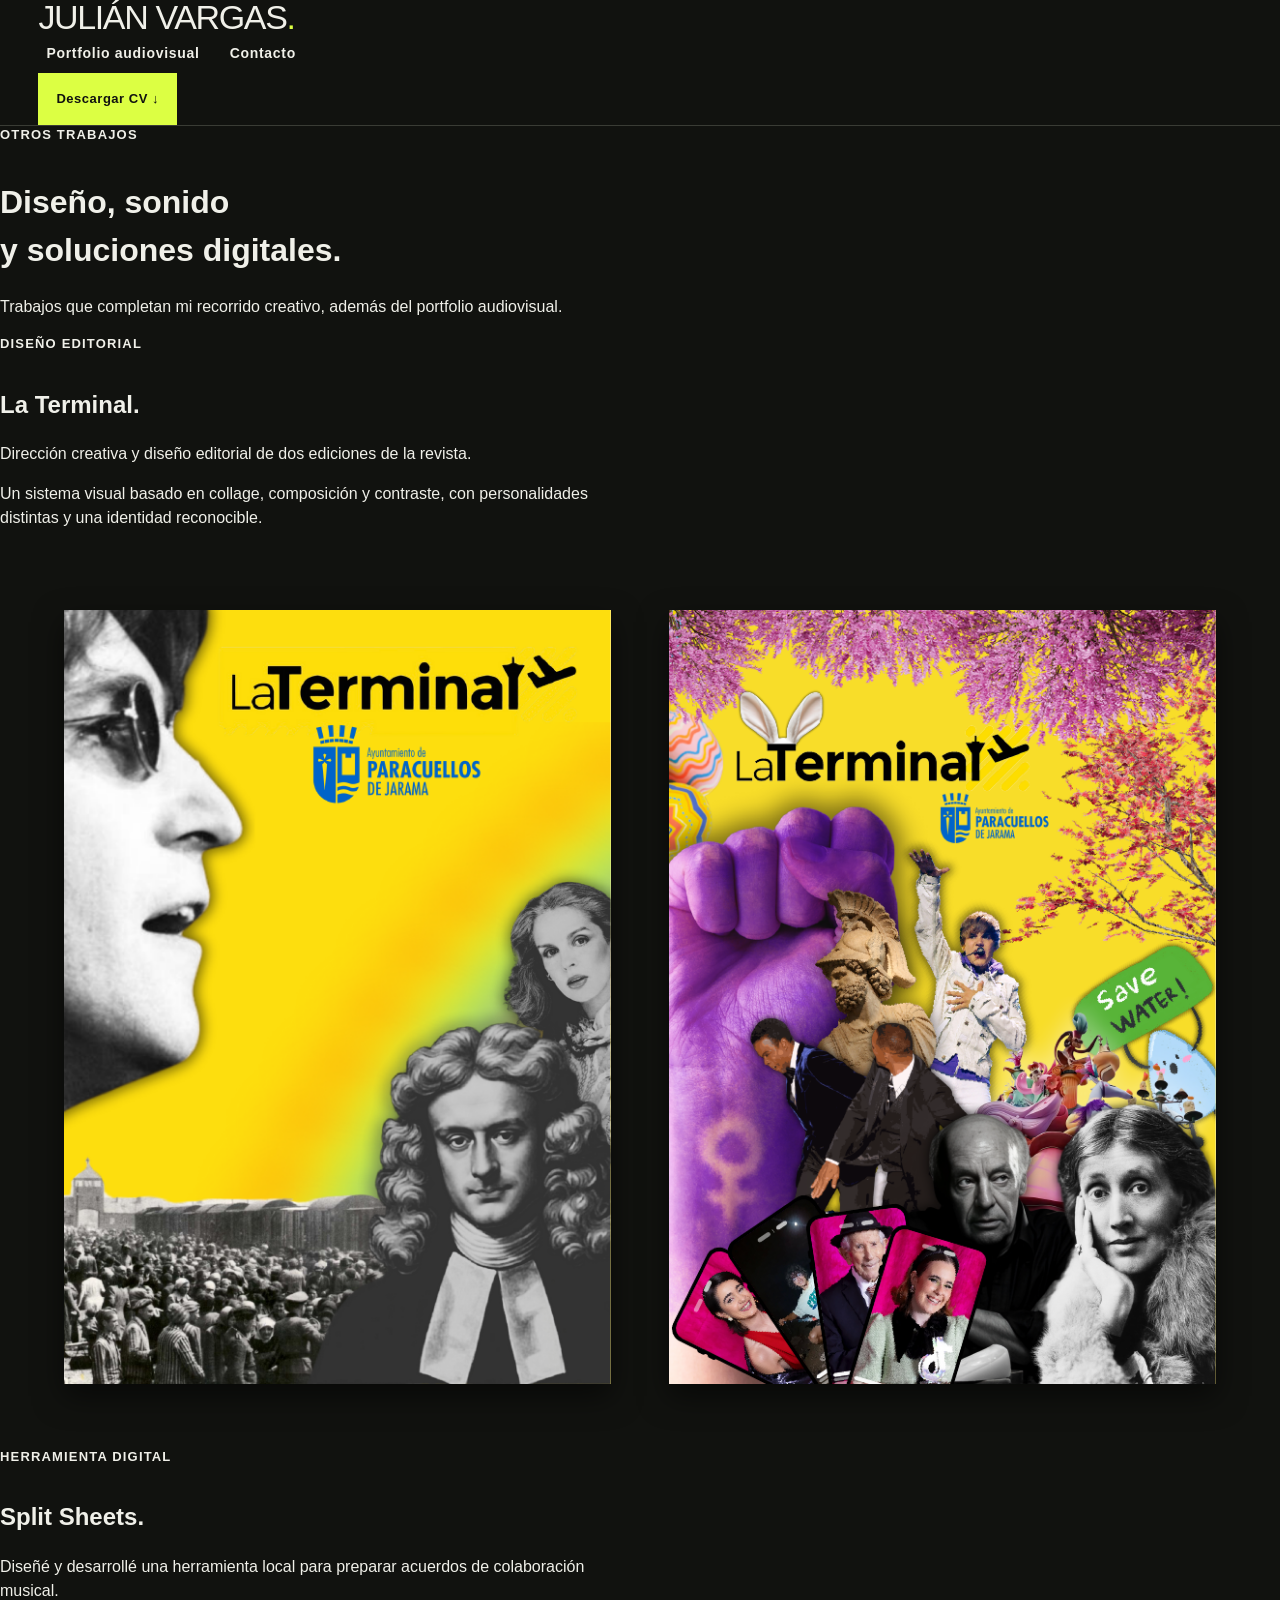
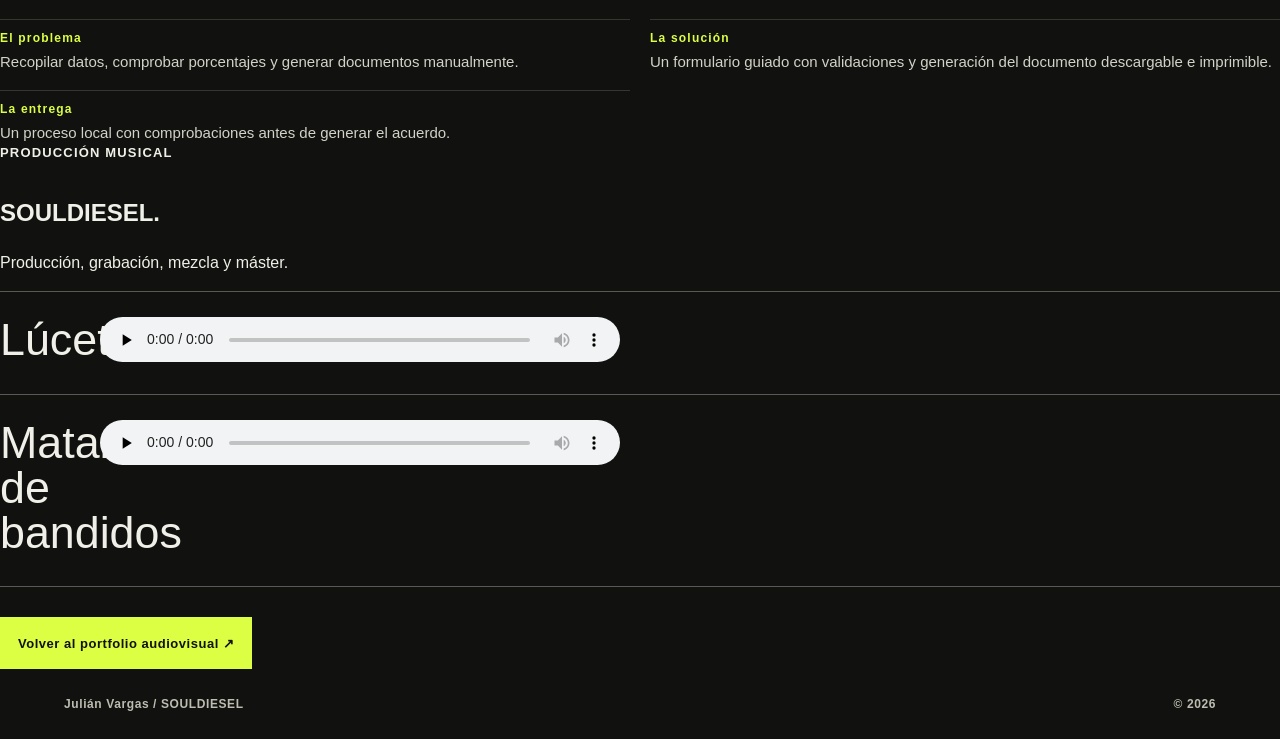
==== otros-trabajos.html @ 0e66fc3b "Add files via upload" ====
<!doctype html>
<html lang="es"><head><meta charset="utf-8"><meta name="viewport" content="width=device-width, initial-scale=1"><meta name="theme-color" content="#11120f">
<title>Otros trabajos | Julián Vargas</title>
<meta name="description" content="Portfolio de Julián Vargas: edición de vídeo, contenido para redes, motion y VFX con IA. Proyectos audiovisuales y contacto profesional.">
<link rel="canonical" href="https://emprendeska-tech.github.io/-Que-carajos-hace-Juli-n-/otros-trabajos.html"><meta property="og:type" content="website"><meta property="og:locale" content="es_ES"><meta property="og:title" content="Julián Vargas | Video Editor & Social Media Content Creator"><meta property="og:description" content="Vídeo, contenido para redes, sonido y motion. Proyectos reales y mi papel en cada pieza."><meta property="og:url" content="https://emprendeska-tech.github.io/-Que-carajos-hace-Juli-n-/otros-trabajos.html"><meta property="og:image" content="https://emprendeska-tech.github.io/-Que-carajos-hace-Juli-n-/assets/social-preview.png"><meta property="og:image:width" content="1200"><meta property="og:image:height" content="630"><meta property="og:image:alt" content="Julián Vargas, Video Editor y Social Media Content Creator. Fotograma de Alaró Balonmano."><meta name="twitter:card" content="summary_large_image">
<link rel="icon" href="favicon.svg" type="image/svg+xml"><link rel="stylesheet" href="styles.css?v=av20261011">
<script type="application/ld+json">{"@context":"https://schema.org","@type":"Person","name":"Julián Vargas","alternateName":"SOULDIESEL","jobTitle":"Video Editor & Social Media Content Creator","url":"https://emprendeska-tech.github.io/-Que-carajos-hace-Juli-n-/","sameAs":["https://www.linkedin.com/in/souldiesellab"],"email":"mailto:emprendeska@gmail.com"}</script></head><body><a class="skip-link" href="#otros">Ir a los trabajos</a><header class="site-header"><div class="header-inner"><a class="brand" href="index.html">JULIÁN VARGAS<span>.</span></a><nav aria-label="Navegación"><a href="index.html#proyectos">Portfolio audiovisual</a><a href="index.html#contacto">Contacto</a></nav><a class="button button-small button-acid" href="assets/Julian-Vargas-CV.pdf" download>Descargar CV ↓</a></div></header><main class="wrap secondary" id="otros"><p class="eyebrow">OTROS TRABAJOS</p><h1>Diseño, sonido<br>y soluciones digitales<span>.</span></h1><p class="large-text">Trabajos que completan mi recorrido creativo, además del portfolio audiovisual.</p><section class="secondary-project" id="terminal"><div><p class="eyebrow">DISEÑO EDITORIAL</p><h2>La Terminal<span>.</span></h2><p>Dirección creativa y diseño editorial de dos ediciones de la revista.</p><p>Un sistema visual basado en collage, composición y contraste, con personalidades distintas y una identidad reconocible.</p></div><div class="magazine-pair"><img src="assets/revista-demo.png" width="566" height="800" loading="lazy" alt="Portada de la edición demo de La Terminal"><img src="assets/revista-marzo.png" width="566" height="800" loading="lazy" alt="Portada de marzo de La Terminal"></div></section><section class="secondary-project" id="split-sheets"><div><p class="eyebrow">HERRAMIENTA DIGITAL</p><h2>Split Sheets<span>.</span></h2><p>Diseñé y desarrollé una herramienta local para preparar acuerdos de colaboración musical.</p></div><dl class="case-facts"><div><dt>El problema</dt><dd>Recopilar datos, comprobar porcentajes y generar documentos manualmente.</dd></div><div><dt>La solución</dt><dd>Un formulario guiado con validaciones y generación del documento descargable e imprimible.</dd></div><div><dt>La entrega</dt><dd>Un proceso local con comprobaciones antes de generar el acuerdo.</dd></div></dl></section><section class="secondary-project" id="souldiesel"><div><p class="eyebrow">PRODUCCIÓN MUSICAL</p><h2>SOULDIESEL<span>.</span></h2><p>Producción, grabación, mezcla y máster.</p></div><div class="tracks"><article><h3>Lúcete</h3><audio controls preload="none" aria-label="Escuchar Lúcete"><source src="assets/lucete.mp3" type="audio/mpeg"></audio></article><article><h3>Matanza de bandidos</h3><audio controls preload="none" aria-label="Escuchar Matanza de bandidos"><source src="assets/matanza.mp3" type="audio/mpeg"></audio></article></div></section><a class="button button-acid" href="index.html#proyectos">Volver al portfolio audiovisual ↗</a></main><footer class="wrap"><span>Julián Vargas / SOULDIESEL</span><span>© 2026</span></footer><script src="portfolio.js" defer></script></body></html>
---- styles.css ----
:root{--ink:#11120f;--paper:#f0f0e9;--muted:#b9b9af;--line:#3a3c35;--acid:#dcff43;--display:Impact,"Arial Narrow",sans-serif;color-scheme:dark}
*{box-sizing:border-box}
html{scroll-behavior:smooth}
body{margin:0;background:var(--ink);color:var(--paper);font:16px/1.5 Arial,Helvetica,sans-serif}
a{color:inherit}img,video{display:block;max-width:100%}button,a{touch-action:manipulation}
:focus-visible{outline:3px solid var(--acid);outline-offset:4px}
.skip-link{position:absolute;left:12px;top:-80px;z-index:200;background:var(--acid);color:var(--ink);padding:10px 14px}.skip-link:focus{top:10px}
h1,h2,h3,p{margin-top:0}p{max-width:70ch}
.site-chrome{position:sticky;top:0;z-index:100;box-shadow:0 7px 20px #0005;background:var(--ink)}
.site-header{min-height:78px;display:flex;align-items:center;gap:25px;padding:0 3vw;border-bottom:1px solid var(--line)}
.brand{display:flex;align-items:center;white-space:nowrap;text-decoration:none;font:34px/1 var(--display);letter-spacing:-.04em}.brand>span{color:var(--acid)}.brand small{font:700 12px/1 Arial,sans-serif;letter-spacing:.08em;margin-left:15px}
.site-header nav{display:flex;align-items:center;gap:clamp(8px,1.1vw,18px);margin-left:auto;min-width:0}.site-header nav a,.header-cta{font-size:12px;font-weight:800;letter-spacing:.05em;text-decoration:none;white-space:nowrap}.site-header nav a{padding:9px 8px;border-radius:2px;transition:color .18s,background-color .18s}.site-header nav a:hover,.header-cta:hover{color:var(--acid)}.site-header nav a[aria-current="location"],.site-header nav a[aria-current="location"]:hover{background:var(--acid);color:var(--ink)}.header-cta{margin-left:8px;padding:11px 13px;border:1px solid var(--paper)}.header-cta span{margin-left:10px}
.ticker{height:37px;overflow:hidden;background:var(--acid);color:var(--ink);border-bottom:1px solid #a8c630}.ticker-track{display:flex;align-items:center;width:max-content;height:100%;animation:ticker-slide 48s linear infinite;will-change:transform}.ticker-set{display:flex;align-items:center;flex:none;height:100%}.ticker-set span{font-size:12px;font-weight:900;letter-spacing:.07em;white-space:nowrap;text-transform:uppercase}.ticker-set span::after{content:"";display:inline-block;width:7px;height:7px;margin:0 25px;background:#647621;transform:rotate(45deg);vertical-align:middle}@keyframes ticker-slide{to{transform:translateX(-50%)}}
section[id],article[id],div[id]{scroll-margin-top:calc(var(--chrome-height,115px) + 18px)}
.kicker,.eyebrow,.eyebrow-small,.case-category,.role-note,.delivery{font-size:13px;font-weight:800;letter-spacing:.09em;line-height:1.35}.kicker{color:var(--acid)}
.hero{display:grid;grid-template-columns:minmax(0,1.35fr) minmax(320px,.65fr);min-height:660px;border-bottom:1px solid var(--line)}.hero-copy{padding:54px 4vw 26px 5vw;display:flex;flex-direction:column;align-items:flex-start}.eyebrow{display:flex;align-items:center;gap:11px;margin-bottom:34px}.square{height:10px;width:10px;background:var(--acid);flex:none}.hero h1{font:clamp(55px,5.9vw,106px)/.91 var(--display);letter-spacing:-.018em;margin:0 0 25px}.hero h1 em{font-style:normal;color:var(--acid)}.hero h1>span{color:var(--acid)}.hero-lead{font-size:clamp(19px,1.65vw,25px);line-height:1.34;max-width:610px;margin:0 0 27px}.hero-actions{display:flex;gap:12px;flex-wrap:wrap}.button{display:inline-flex;align-items:center;justify-content:space-between;gap:22px;padding:16px 18px;text-decoration:none;font-size:13px;font-weight:800;letter-spacing:.04em;min-height:52px}.button-acid{background:var(--acid);color:var(--ink)}.button-acid:hover{background:#f0ffad}.button-outline{border:1px solid var(--paper)}.button-outline:hover{color:var(--acid);border-color:var(--acid)}.hero-footnote{margin:auto 0 0;padding-top:30px;color:var(--muted);font-size:12px;font-weight:800;letter-spacing:.07em}.hero-footnote span{color:var(--acid);padding:0 6px}.hero-art{min-height:540px;background:#e5cb05;position:relative;overflow:hidden;text-decoration:none}.hero-art img{position:absolute;width:100%;height:100%;object-fit:cover;transition:transform .5s}.hero-art:hover img{transform:scale(1.03)}.hero-art-caption{position:absolute;left:0;right:0;bottom:0;display:flex;justify-content:space-between;align-items:center;gap:14px;background:var(--acid);color:var(--ink);padding:16px 20px;font-size:13px}.hero-art-caption strong{white-space:nowrap}.hero-art-caption>span{font-weight:700}
.section{padding:92px 5vw}.section-heading{display:grid;grid-template-columns:.8fr 2.1fr 1fr;gap:26px;align-items:end;margin-bottom:45px}.section-heading>.kicker{align-self:start;margin:8px 0 0}.section-heading h2,.music-intro h2{font:clamp(58px,6.7vw,112px)/.88 var(--display);letter-spacing:-.015em;margin:0}.section-heading h2 span,.music-intro h2 span{color:var(--acid)}.section-heading>p:last-child{font-size:18px;line-height:1.43;color:#d0d0c6;margin:0;max-width:380px}
.case-grid{display:grid;grid-template-columns:repeat(2,minmax(0,1fr));gap:36px 22px}.case{min-width:0;border-top:1px solid var(--line);display:flex;flex-direction:column}.case-copy{padding:20px 2px 25px;flex:1}.case-category{color:var(--acid);margin:0 0 16px}.case h3{font:clamp(37px,3.3vw,58px)/1 var(--display);margin:0 0 20px}.case-facts{display:grid;grid-template-columns:1fr 1fr;gap:17px 20px;margin:0}.case-facts div{border-top:1px solid #34362f;padding-top:9px}.case-facts dt,.digital-case dt{font-size:11px;font-weight:900;letter-spacing:.1em;color:var(--acid);margin-bottom:5px}.case-facts dd{margin:0;color:#d2d2c8;line-height:1.38;font-size:15px}.inline-link{display:inline-flex;gap:15px;font-size:13px;font-weight:800;text-decoration:underline;text-underline-offset:5px;margin-top:20px}.inline-link:hover{color:var(--acid)}.case-media{height:clamp(340px,34vw,480px);background:#292a25;overflow:hidden}.magazine-pair,.cover-pair{display:grid;grid-template-columns:1fr 1fr;align-items:center;justify-items:center;gap:5%;padding:5%}.magazine-pair img{width:100%;height:100%;object-fit:contain;filter:drop-shadow(0 12px 15px #0008)}.cover-pair{background:#332c2e}.cover-pair img{width:100%;aspect-ratio:1;object-fit:cover;box-shadow:0 14px 30px #0007}.portrait-video{display:flex;justify-content:center;background:#20211e}.portrait-video video{width:100%;height:100%;object-fit:contain}
.split-preview,.digital-case-visual{background:#eeece4;color:#1b211d;border:18px solid #20221d}.preview-top{min-height:45px;padding:12px 14px;display:flex;justify-content:space-between;align-items:center;gap:10px;border-bottom:1px solid #c5c6bb;background:#e4e2d9;font-size:10px;font-weight:800;letter-spacing:.07em}.preview-content{display:grid;grid-template-columns:140px 1fr;min-height:calc(100% - 45px)}.preview-content>span{border-right:1px solid #c5c6bb;padding:25px 14px;color:#555;font-size:12px;line-height:3}.preview-content>div{display:flex;flex-direction:column;align-items:flex-start;padding:32px;min-width:0}.preview-content small{font-size:10px;font-weight:800;color:#7e8a55;letter-spacing:.07em}.preview-content strong{font:clamp(30px,3vw,45px)/.98 Georgia,serif;margin:10px 0 20px}.preview-content i{font-size:12px;font-style:normal;color:#777;background:#faf9f2;border:1px solid #bbbdb1;padding:9px 11px;width:100%;margin-bottom:9px}.preview-content b{font-size:11px;background:#1e271c;color:#fff;padding:11px 14px;margin-top:5px}
.bridge{padding:80px 5vw;background:#21221e;border-top:1px solid var(--line);border-bottom:1px solid var(--line)}.bridge h2{font:clamp(58px,7.3vw,125px)/.9 var(--display);letter-spacing:-.02em;margin:25px 0 42px}.bridge h2 em{font-style:normal;color:var(--acid)}.bridge-links{display:grid;grid-template-columns:1fr 1fr;gap:20px}.bridge-links a{display:flex;justify-content:space-between;align-items:end;gap:12px;border-top:2px solid var(--acid);padding-top:18px;text-decoration:none}.bridge-links a:hover{color:var(--acid)}.bridge-links strong{font:clamp(35px,4vw,64px)/1 var(--display)}.bridge-links span{font-size:16px;max-width:250px;text-align:right;line-height:1.3}
.creative{background:#171815}.offer-row{display:grid;grid-template-columns:1fr 1fr;gap:36px;border-top:2px solid #777c50;padding:30px 0 55px}.eyebrow-small{color:var(--acid);margin-bottom:13px}.offer-row h3,.feature-copy h3,.visual-copy h3,.process-intro h3{font:clamp(37px,3.6vw,66px)/1 var(--display);margin:0}.offer-row>div:nth-child(2)>p:first-child,.feature-copy>p:not(.eyebrow-small):not(.role-note),.visual-copy>p:not(.eyebrow-small):not(.delivery){font-size:20px;line-height:1.42;max-width:600px}.delivery{color:#aeb0a1;margin-top:25px}.creative-feature{border-top:1px solid var(--line);display:grid;grid-template-columns:1fr .65fr;gap:40px;align-items:center;padding:42px 0}.feature-copy p{margin-top:20px}.role-note{color:#abb0a2;margin-top:25px}.creative-feature video{height:520px;width:100%;object-fit:contain;background:#262722}.visual-release{border-top:1px solid var(--line);padding-top:42px}.visual-copy{display:grid;grid-template-columns:1fr 1fr;gap:0 45px;margin-bottom:30px}.visual-copy>.eyebrow-small{grid-column:1/-1}.visual-copy h3{grid-row:2/5}.visual-copy p:not(.eyebrow-small){grid-column:2}.motion-grid{display:grid;grid-template-columns:1fr 1fr;gap:22px}.motion-grid>div{min-width:0;border-top:1px solid var(--line);padding-top:13px}.motion-grid p{font-size:18px;font-weight:800;display:flex;justify-content:space-between;gap:10px}.motion-grid p span{font-size:12px;color:#bbb;text-align:right;align-self:center}.motion-grid video{width:100%;aspect-ratio:16/9;object-fit:contain;background:#000}
.digital{background:var(--acid);color:var(--ink)}.digital .kicker,.digital .section-heading h2 span,.digital .eyebrow-small{color:#303915}.digital .section-heading>p:last-child{color:#303915}.digital-capabilities{display:grid;grid-template-columns:repeat(3,1fr);gap:1px;background:#41492b;padding:1px;margin-bottom:75px}.digital-capabilities article{background:#d9fb4b;padding:26px 25px;min-height:230px}.digital-capabilities article>span{font:25px/1 var(--display)}.digital-capabilities h3{font:clamp(26px,2.5vw,39px)/1.05 var(--display);margin:34px 0 13px}.digital-capabilities p{line-height:1.4;margin:0}.digital-case{display:grid;grid-template-columns:1fr 1fr;background:#131510;color:var(--paper);scroll-margin-top:calc(var(--chrome-height,115px) + 18px)}.digital-case-copy{padding:45px}.digital-case-copy h3{font:clamp(50px,5vw,85px)/.9 var(--display);margin:20px 0 32px}.digital-case dl{margin:0}.digital-case dl div{border-top:1px solid #5c5e50;padding:12px 0}.digital-case dd{margin:0;line-height:1.42;color:#d2d2c8}.digital-case-visual{margin:32px;align-self:center;min-height:450px;border-width:0;box-shadow:13px 13px 0 #424b23}.digital-case-visual .preview-content{min-height:405px}.process{display:grid;grid-template-columns:1fr 2fr;gap:45px;margin:70px 0 50px}.process-intro p:last-child{margin-top:20px}.process ol{list-style:none;margin:0;padding:0;border-top:2px solid var(--ink)}.process li{display:grid;grid-template-columns:1fr 1fr;gap:20px;padding:18px 0;border-bottom:1px solid #879a2a}.process li b{font-size:14px;letter-spacing:.04em}.process li span{line-height:1.4}.digital-cta{display:inline-flex;align-items:center;justify-content:space-between;gap:35px;padding:16px 20px;background:var(--ink);color:var(--paper);text-decoration:none;font-size:16px;font-weight:800}.digital-cta:hover{background:#3b3f2c}
.music{background:#20211d}.music-intro{display:grid;grid-template-columns:.8fr 1.6fr 1fr;gap:28px;align-items:end;margin-bottom:38px}.music-intro>.kicker{align-self:start}.music-intro>p:last-child{font-size:19px;line-height:1.4;margin:0}.tracks{border-top:1px solid #585950;margin-bottom:30px}.tracks article{display:grid;grid-template-columns:80px 1fr;gap:20px;padding:25px 0;border-bottom:1px solid #585950}.tracks article>span{font-size:14px;font-weight:800;color:var(--acid)}.tracks h3{font:clamp(36px,3.5vw,62px)/1 var(--display);margin:0 0 7px}.tracks p{color:#bdbdb3;margin-bottom:14px}.tracks audio{width:min(100%,520px);height:45px;color-scheme:light}.music>.inline-link{color:var(--acid)}
.about{display:grid;grid-template-columns:.8fr 3fr;gap:28px;background:#eae9df;color:var(--ink)}.about .kicker{color:#343c18}.about h2{font-size:clamp(58px,7.7vw,130px);line-height:.9;margin-bottom:34px}.about h2 span{color:#708005}.about p:not(.kicker){font-size:clamp(20px,2vw,30px);line-height:1.4;max-width:850px}.about p+p{font-size:18px!important}.about .about-last{border-top:1px solid #aaa;padding-top:22px;font-weight:700}
.contact{padding:90px 5vw 80px;background:var(--acid);color:var(--ink)}.contact .kicker{color:#303915}.contact h2{font:clamp(82px,15vw,235px)/.84 var(--display);letter-spacing:-.02em;margin:24px 0 54px}.contact h2 em{font-style:normal;color:transparent;-webkit-text-stroke:2px var(--ink)}.contact-paths{display:grid;grid-template-columns:1fr 1fr;gap:25px}.contact-paths>div{border-top:2px solid var(--ink);padding-top:20px;display:flex;flex-direction:column;align-items:flex-start}.contact .eyebrow-small{color:#3c4b12}.contact-paths h3{font:clamp(35px,3.5vw,58px)/1 var(--display);max-width:520px;margin:0 0 18px}.contact-paths p:not(.eyebrow-small){font-size:18px;max-width:480px}.contact-paths .button{margin-top:auto}.button-dark{background:var(--ink);color:var(--paper)}.button-dark:hover{background:#3b3f2c}.button-dark-outline{border:1px solid var(--ink);color:var(--ink)}.button-dark-outline:hover{background:var(--ink);color:var(--paper)}.contact-email{margin:65px 0 0;padding-top:20px;border-top:1px solid #8da631;font-size:13px;font-weight:800;letter-spacing:.05em;max-width:none}.contact-email a{font-size:clamp(18px,2.6vw,38px);font-family:var(--display);letter-spacing:0;margin-left:14px;text-underline-offset:5px;overflow-wrap:anywhere}footer{display:flex;justify-content:space-between;gap:20px;padding:26px 5vw;color:#bdbdb0;font-size:12px;font-weight:800;letter-spacing:.05em}footer a{text-decoration:none}footer a:hover{color:var(--acid)}
@media(max-width:1200px){.brand small{display:none}.site-header{gap:15px}.site-header nav{gap:6px}.site-header nav a{padding:8px 6px}.hero h1{font-size:clamp(55px,6.1vw,82px)}.section-heading{grid-template-columns:.8fr 2fr}.section-heading>p:last-child{grid-column:2}.music-intro{grid-template-columns:.8fr 2fr}.music-intro>p:last-child{grid-column:2}}
@media(max-width:900px){.site-header{flex-wrap:wrap;padding:12px 4vw;gap:8px;min-height:75px}.site-header nav{order:3;width:100%;margin:0;overflow-x:auto;gap:12px;scrollbar-width:thin}.site-header nav a{padding:7px 8px}.header-cta{margin-left:auto}.hero{grid-template-columns:1fr .72fr}.hero-copy{padding-left:4vw}.hero-art{min-height:550px}.case-facts{grid-template-columns:1fr}.case-copy{min-height:0}.case-media{height:380px}.preview-content{grid-template-columns:100px 1fr}.preview-content>span{font-size:10px;padding:17px 8px}.preview-content>div{padding:22px}.digital-case-copy{padding:30px}.digital-case-visual{margin:25px}.digital-case-visual .preview-content{grid-template-columns:90px 1fr}}
@media(max-width:700px){.site-header nav{gap:7px}.site-header nav a{font-size:11px}.header-cta{font-size:11px;padding:8px 10px}.brand{font-size:30px}.ticker{height:33px}.ticker-set span{font-size:11px}.hero{display:flex;flex-direction:column;min-height:0}.hero-copy{padding:37px 5vw 32px}.eyebrow{font-size:11px;margin-bottom:27px}.hero h1{font-size:clamp(43px,10vw,66px);line-height:.94;margin-bottom:24px}.hero-lead{font-size:19px}.hero-actions{width:100%}.hero-actions .button{width:100%}.hero-footnote{padding-top:25px;line-height:1.6}.hero-art{min-height:390px;aspect-ratio:1.2}.hero-art img{object-position:center 28%}.hero-art-caption{font-size:12px}.section{padding:68px 5vw}.section-heading{display:block;margin-bottom:32px}.section-heading>.kicker{margin:0 0 22px}.section-heading h2,.music-intro h2{font-size:clamp(54px,11vw,82px);margin-bottom:21px}.section-heading>p:last-child{font-size:17px}.case-grid,.bridge-links,.motion-grid,.contact-paths{grid-template-columns:1fr}.case-grid{gap:32px}.case h3{font-size:42px}.case-facts{grid-template-columns:1fr 1fr}.case-media{height:min(105vw,480px)}.bridge{padding:70px 5vw}.bridge h2{font-size:clamp(51px,11vw,86px)}.bridge-links{gap:25px}.bridge-links a{align-items:start}.bridge-links strong{font-size:42px}.bridge-links span{font-size:14px}.offer-row,.creative-feature,.visual-copy,.digital-case,.process,.music-intro,.about{grid-template-columns:1fr}.offer-row{gap:15px;padding-bottom:45px}.offer-row h3,.feature-copy h3,.visual-copy h3,.process-intro h3{font-size:clamp(38px,9vw,60px)}.creative-feature{gap:25px}.creative-feature video{height:460px}.visual-copy h3,.visual-copy p:not(.eyebrow-small){grid-row:auto;grid-column:1}.visual-copy{gap:10px}.motion-grid{gap:25px}.motion-grid video{aspect-ratio:16/9}.digital-capabilities{grid-template-columns:1fr;margin-bottom:50px}.digital-capabilities article{min-height:0;padding:22px}.digital-capabilities h3{font-size:31px;margin:20px 0 9px}.digital-case-copy{padding:28px}.digital-case-visual{margin:0 28px 35px;min-height:360px}.process{gap:20px;margin:60px 0 40px}.process li{grid-template-columns:1fr;gap:5px}.music-intro{display:block}.music-intro h2{margin:20px 0}.music-intro>p:last-child{font-size:18px}.tracks article{grid-template-columns:40px 1fr;gap:10px}.about h2{font-size:clamp(57px,11vw,82px)}.about p:not(.kicker){font-size:21px}.contact{padding:70px 5vw}.contact h2{font-size:clamp(78px,18vw,140px);margin-bottom:38px}.contact-paths{gap:35px}.contact-paths h3{font-size:39px}.contact-paths .button{margin-top:10px}.contact-email{margin-top:45px}.contact-email a{display:block;margin:9px 0 0}footer{flex-wrap:wrap}footer span:nth-child(2){order:3;width:100%}}
@media(max-width:390px){.hero h1{font-size:43px}.case-facts{grid-template-columns:1fr}.preview-content{grid-template-columns:1fr}.preview-content>span{display:none}.preview-content>div{padding:20px}.digital-case-visual .preview-content{grid-template-columns:1fr}.hero-art-caption{display:block}.hero-art-caption span{display:block;margin-top:4px}.motion-grid p{display:block}.motion-grid p span{display:block;text-align:left;margin-top:4px}}
@media(prefers-reduced-motion:reduce){html{scroll-behavior:auto}.ticker{overflow-x:auto}.ticker-track{animation:none;will-change:auto}.hero-art img,.site-header nav a{transition:none}}
/* Ajustes finales de legibilidad y degradaciÃ³n visual. */
.site-header nav a,.header-cta{font-size:14px}
.case-facts dt,.digital-case dt{font-size:12px}
.contact h2 em{color:var(--ink)}
@supports(-webkit-text-stroke:2px var(--ink)){.contact h2 em{color:transparent}}
@media(max-width:700px){.site-header nav a{font-size:14px}.header-cta{font-size:12px}}
/* El titular largo de Sobre mÃ­ conserva su ritmo sin desbordar pantallas estrechas. */
.about h2{font-size:clamp(50px,6vw,100px);overflow-wrap:anywhere}
@media(max-width:700px){.about h2{font-size:clamp(31px,8vw,62px)}}
/* Las dos portadas conservan su proporciÃ³n y nunca se recortan. */
.cover-pair{height:auto;min-height:clamp(340px,34vw,480px);grid-template-columns:repeat(2,minmax(0,1fr));gap:clamp(14px,2vw,28px);padding:clamp(18px,3vw,38px);overflow:visible}
.cover-pair img{display:block;width:100%;height:auto;max-height:none;aspect-ratio:auto;object-fit:contain}
@media(max-width:550px){.cover-pair{grid-template-columns:1fr;min-height:0;padding:22px 17px;gap:22px}.cover-pair img{width:min(100%,380px);justify-self:center}}

/* La pareja de portadas debe caber tambiÃ©n cuando una imagen no llega a cargar. */
.magazine-pair{grid-template-columns:repeat(2,minmax(0,1fr));grid-template-rows:minmax(0,1fr);min-width:0;max-width:100%}
.magazine-pair img{min-width:0;min-height:0;max-width:100%;max-height:100%}
@media(max-width:700px){
  html,body{max-width:100%;overflow-x:clip}
  .case-facts{grid-template-columns:repeat(2,minmax(0,1fr))}
  .case-facts dd,.hero-art-caption>span{overflow-wrap:anywhere}
  .magazine-pair{gap:12px;padding:15px}
  .magazine-pair img{width:100%;height:100%;object-fit:contain}
}

/* Videoclip destacado: el mismo sistema editorial, con mÃ¡s espacio para la imagen. */
.hero-art{background:#20211e}
.hero-art>img{object-position:54% center}
.hero-art .hero-art-caption strong{white-space:normal}
.case-featured{grid-column:1/-1;display:grid;grid-template-columns:minmax(0,.9fr) minmax(0,1.1fr);gap:clamp(18px,3vw,42px);align-items:stretch}
.case-featured .case-copy{padding:22px 0 30px}
.case-featured h3{font-size:clamp(46px,5.2vw,88px);line-height:.94}
.case-featured .case-intro{font-size:clamp(17px,1.55vw,21px);line-height:1.38;margin:0 0 25px;max-width:48ch}
.case-featured .case-facts{grid-template-columns:repeat(2,minmax(0,1fr))}
.videoclip-media{margin:0;position:relative;height:auto;min-height:clamp(380px,44vw,650px);background:#20211e}
.videoclip-media img{width:100%;height:100%;object-fit:cover;object-position:52% center;position:absolute;inset:0}
.videoclip-media figcaption{position:absolute;left:0;bottom:0;max-width:100%;background:var(--ink);padding:9px 14px;color:var(--paper);font-size:11px;font-weight:800;letter-spacing:.07em}
/* Las futuras fuentes de vÃ­deo ocuparÃ¡n la misma caja, sin desplazar el contenido. */
.hero-art video,.videoclip-media video{position:absolute;inset:0;width:100%;height:100%;object-fit:cover;object-position:52% center}
@media(max-width:900px){.case-featured{grid-template-columns:1fr}.videoclip-media{height:auto;min-height:0;aspect-ratio:692/388}.videoclip-media img{object-fit:cover}}
@media(max-width:700px){.hero-art{display:none}.case-featured{display:flex;flex-direction:column}.case-featured .videoclip-media{order:0;flex:none;width:100%;height:clamp(260px,78vw,480px);min-height:0;aspect-ratio:auto;margin-top:8px}.case-featured .case-copy{padding:18px 0 10px}.case-featured h3{font-size:clamp(43px,10vw,64px)}.videoclip-media img,.videoclip-media video{object-position:51% center}}
@media(max-width:390px){.case-featured .case-facts{grid-template-columns:1fr}}
@media(prefers-reduced-motion:reduce){.hero-art video,.videoclip-media video{display:none}}
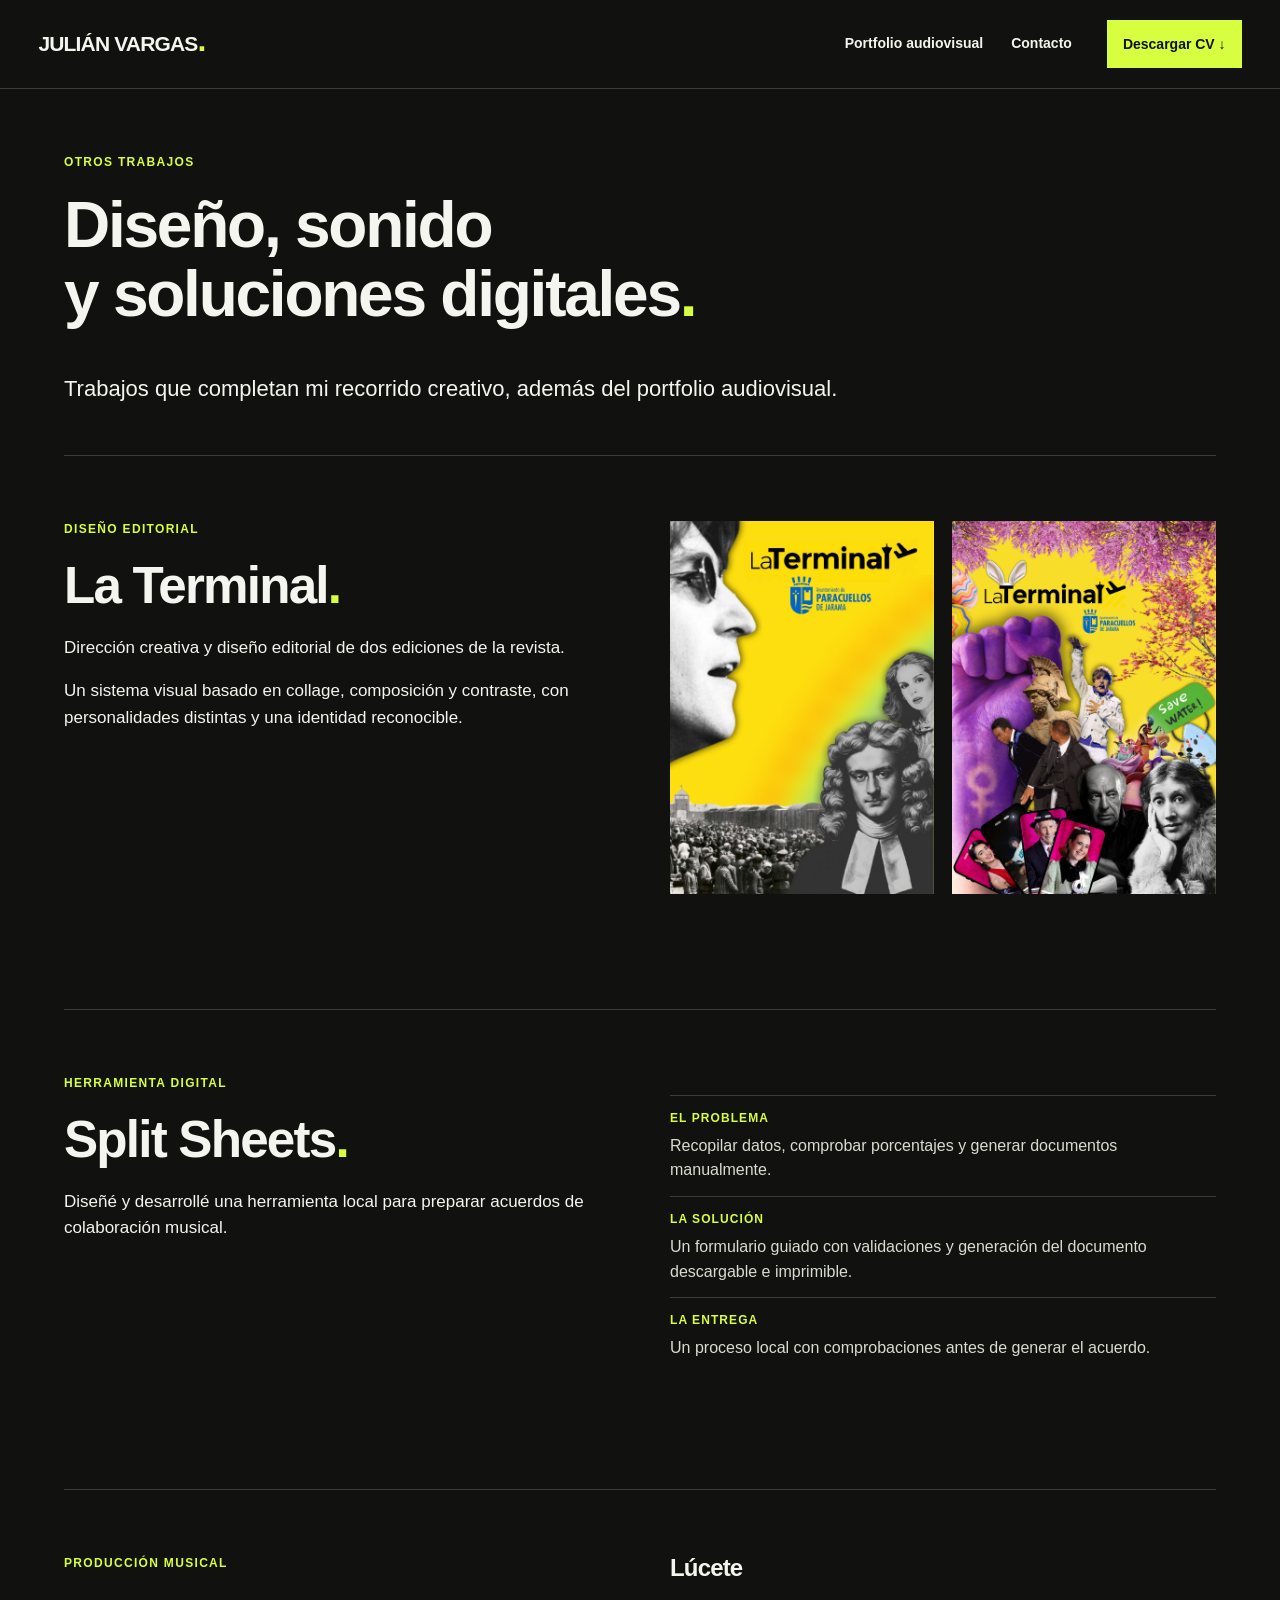
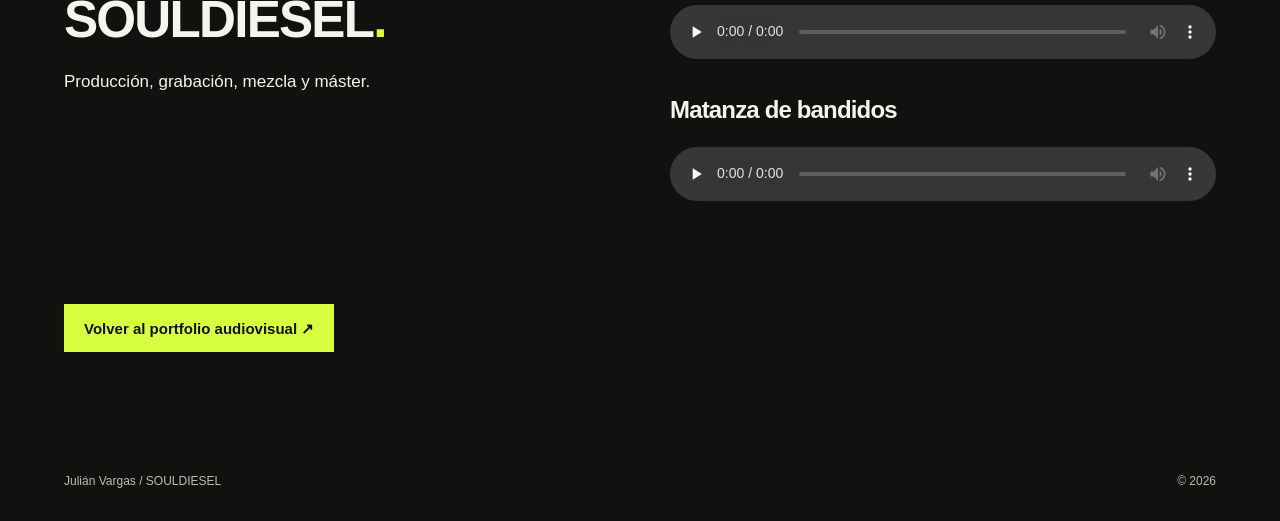
==== commit 12cfe89a: "Add files via upload" ====
--- a/otros-trabajos.html
+++ b/otros-trabajos.html
@@ -1,7 +1,102 @@
-<!doctype html>
-<html lang="es"><head><meta charset="utf-8"><meta name="viewport" content="width=device-width, initial-scale=1"><meta name="theme-color" content="#11120f">
-<title>Otros trabajos | Julián Vargas</title>
-<meta name="description" content="Portfolio de Julián Vargas: edición de vídeo, contenido para redes, motion y VFX con IA. Proyectos audiovisuales y contacto profesional.">
-<link rel="canonical" href="https://emprendeska-tech.github.io/-Que-carajos-hace-Juli-n-/otros-trabajos.html"><meta property="og:type" content="website"><meta property="og:locale" content="es_ES"><meta property="og:title" content="Julián Vargas | Video Editor & Social Media Content Creator"><meta property="og:description" content="Vídeo, contenido para redes, sonido y motion. Proyectos reales y mi papel en cada pieza."><meta property="og:url" content="https://emprendeska-tech.github.io/-Que-carajos-hace-Juli-n-/otros-trabajos.html"><meta property="og:image" content="https://emprendeska-tech.github.io/-Que-carajos-hace-Juli-n-/assets/social-preview.png"><meta property="og:image:width" content="1200"><meta property="og:image:height" content="630"><meta property="og:image:alt" content="Julián Vargas, Video Editor y Social Media Content Creator. Fotograma de Alaró Balonmano."><meta name="twitter:card" content="summary_large_image">
-<link rel="icon" href="favicon.svg" type="image/svg+xml"><link rel="stylesheet" href="styles.css?v=av20261011">
-<script type="application/ld+json">{"@context":"https://schema.org","@type":"Person","name":"Julián Vargas","alternateName":"SOULDIESEL","jobTitle":"Video Editor & Social Media Content Creator","url":"https://emprendeska-tech.github.io/-Que-carajos-hace-Juli-n-/","sameAs":["https://www.linkedin.com/in/souldiesellab"],"email":"mailto:emprendeska@gmail.com"}</script></head><body><a class="skip-link" href="#otros">Ir a los trabajos</a><header class="site-header"><div class="header-inner"><a class="brand" href="index.html">JULIÁN VARGAS<span>.</span></a><nav aria-label="Navegación"><a href="index.html#proyectos">Portfolio audiovisual</a><a href="index.html#contacto">Contacto</a></nav><a class="button button-small button-acid" href="assets/Julian-Vargas-CV.pdf" download>Descargar CV ↓</a></div></header><main class="wrap secondary" id="otros"><p class="eyebrow">OTROS TRABAJOS</p><h1>Diseño, sonido<br>y soluciones digitales<span>.</span></h1><p class="large-text">Trabajos que completan mi recorrido creativo, además del portfolio audiovisual.</p><section class="secondary-project" id="terminal"><div><p class="eyebrow">DISEÑO EDITORIAL</p><h2>La Terminal<span>.</span></h2><p>Dirección creativa y diseño editorial de dos ediciones de la revista.</p><p>Un sistema visual basado en collage, composición y contraste, con personalidades distintas y una identidad reconocible.</p></div><div class="magazine-pair"><img src="assets/revista-demo.png" width="566" height="800" loading="lazy" alt="Portada de la edición demo de La Terminal"><img src="assets/revista-marzo.png" width="566" height="800" loading="lazy" alt="Portada de marzo de La Terminal"></div></section><section class="secondary-project" id="split-sheets"><div><p class="eyebrow">HERRAMIENTA DIGITAL</p><h2>Split Sheets<span>.</span></h2><p>Diseñé y desarrollé una herramienta local para preparar acuerdos de colaboración musical.</p></div><dl class="case-facts"><div><dt>El problema</dt><dd>Recopilar datos, comprobar porcentajes y generar documentos manualmente.</dd></div><div><dt>La solución</dt><dd>Un formulario guiado con validaciones y generación del documento descargable e imprimible.</dd></div><div><dt>La entrega</dt><dd>Un proceso local con comprobaciones antes de generar el acuerdo.</dd></div></dl></section><section class="secondary-project" id="souldiesel"><div><p class="eyebrow">PRODUCCIÓN MUSICAL</p><h2>SOULDIESEL<span>.</span></h2><p>Producción, grabación, mezcla y máster.</p></div><div class="tracks"><article><h3>Lúcete</h3><audio controls preload="none" aria-label="Escuchar Lúcete"><source src="assets/lucete.mp3" type="audio/mpeg"></audio></article><article><h3>Matanza de bandidos</h3><audio controls preload="none" aria-label="Escuchar Matanza de bandidos"><source src="assets/matanza.mp3" type="audio/mpeg"></audio></article></div></section><a class="button button-acid" href="index.html#proyectos">Volver al portfolio audiovisual ↗</a></main><footer class="wrap"><span>Julián Vargas / SOULDIESEL</span><span>© 2026</span></footer><script src="portfolio.js" defer></script></body></html>+<!DOCTYPE html>
+<html lang="es">
+  <head>
+    <meta charset="utf-8">
+    <meta name="viewport" content="width=device-width, initial-scale=1">
+    <meta name="theme-color" content="#11120f">
+    <title>Otros trabajos | Julián Vargas</title>
+    <meta name="description" content="Portfolio de Julián Vargas: edición de vídeo, contenido para redes, motion y VFX con IA. Proyectos audiovisuales y contacto profesional.">
+    <link rel="canonical" href="https://emprendeska-tech.github.io/-Que-carajos-hace-Juli-n-/otros-trabajos.html">
+    <meta property="og:type" content="website">
+    <meta property="og:locale" content="es_ES">
+    <meta property="og:title" content="Julián Vargas | Video Editor &amp; Social Media Content Creator">
+    <meta property="og:description" content="Vídeo, contenido para redes, sonido y motion. Proyectos reales y mi papel en cada pieza.">
+    <meta property="og:url" content="https://emprendeska-tech.github.io/-Que-carajos-hace-Juli-n-/otros-trabajos.html">
+    <meta property="og:image" content="https://emprendeska-tech.github.io/-Que-carajos-hace-Juli-n-/assets/social-preview.png">
+    <meta property="og:image:width" content="1200">
+    <meta property="og:image:height" content="630">
+    <meta property="og:image:alt" content="Julián Vargas, Video Editor y Social Media Content Creator. Fotograma de Alaró Balonmano.">
+    <meta name="twitter:card" content="summary_large_image">
+    <link rel="icon" href="favicon.svg" type="image/svg+xml">
+    <link rel="stylesheet" href="styles.css?v=skills20261011">
+    <script type="application/ld+json">{"@context":"https://schema.org","@type":"Person","name":"Julián Vargas","alternateName":"SOULDIESEL","jobTitle":"Video Editor & Social Media Content Creator","url":"https://emprendeska-tech.github.io/-Que-carajos-hace-Juli-n-/","sameAs":["https://www.linkedin.com/in/souldiesellab"],"email":"mailto:emprendeska@gmail.com"}</script>
+  </head>
+  <body>
+    <a class="skip-link" href="#otros">Ir a los trabajos</a>
+    <header class="site-header">
+      <div class="header-inner">
+        <a class="brand" href="index.html">JULIÁN VARGAS<span>.</span></a>
+        <nav aria-label="Navegación">
+          <a href="index.html#proyectos">Portfolio audiovisual</a>
+          <a href="index.html#contacto">Contacto</a>
+        </nav>
+        <a class="button button-small button-acid" href="assets/Julian-Vargas-CV.pdf?v=cv20261011" download>Descargar CV ↓</a>
+      </div>
+    </header>
+    <main class="wrap secondary" id="otros">
+      <p class="eyebrow">OTROS TRABAJOS</p>
+      <h1>Diseño, sonido<br>y soluciones digitales<span>.</span></h1>
+      <p class="large-text">Trabajos que completan mi recorrido creativo, además del portfolio audiovisual.</p>
+      <section class="secondary-project" id="terminal">
+        <div>
+          <p class="eyebrow">DISEÑO EDITORIAL</p>
+          <h2>La Terminal<span>.</span></h2>
+          <p>Dirección creativa y diseño editorial de dos ediciones de la revista.</p>
+          <p>Un sistema visual basado en collage, composición y contraste, con personalidades distintas y una identidad reconocible.</p>
+        </div>
+        <div class="magazine-pair">
+          <img src="assets/revista-demo.png" width="566" height="800" loading="lazy" alt="Portada de la edición demo de La Terminal">
+          <img src="assets/revista-marzo.png" width="566" height="800" loading="lazy" alt="Portada de marzo de La Terminal">
+        </div>
+      </section>
+      <section class="secondary-project" id="split-sheets">
+        <div>
+          <p class="eyebrow">HERRAMIENTA DIGITAL</p>
+          <h2>Split Sheets<span>.</span></h2>
+          <p>Diseñé y desarrollé una herramienta local para preparar acuerdos de colaboración musical.</p>
+        </div>
+        <dl class="case-facts">
+          <div>
+            <dt>El problema</dt>
+            <dd>Recopilar datos, comprobar porcentajes y generar documentos manualmente.</dd>
+          </div>
+          <div>
+            <dt>La solución</dt>
+            <dd>Un formulario guiado con validaciones y generación del documento descargable e imprimible.</dd>
+          </div>
+          <div>
+            <dt>La entrega</dt>
+            <dd>Un proceso local con comprobaciones antes de generar el acuerdo.</dd>
+          </div>
+        </dl>
+      </section>
+      <section class="secondary-project" id="souldiesel">
+        <div>
+          <p class="eyebrow">PRODUCCIÓN MUSICAL</p>
+          <h2>SOULDIESEL<span>.</span></h2>
+          <p>Producción, grabación, mezcla y máster.</p>
+        </div>
+        <div class="tracks">
+          <article>
+            <h3>Lúcete</h3>
+            <audio controls="" preload="none" aria-label="Escuchar Lúcete">
+              <source src="assets/lucete.mp3" type="audio/mpeg"></source>
+            </audio>
+          </article>
+          <article>
+            <h3>Matanza de bandidos</h3>
+            <audio controls="" preload="none" aria-label="Escuchar Matanza de bandidos">
+              <source src="assets/matanza.mp3" type="audio/mpeg"></source>
+            </audio>
+          </article>
+        </div>
+      </section>
+      <a class="button button-acid" href="index.html#proyectos">Volver al portfolio audiovisual ↗</a>
+    </main>
+    <footer class="wrap">
+      <span>Julián Vargas / SOULDIESEL</span>
+      <span>© 2026</span>
+    </footer>
+    <script src="portfolio.js?v=skills20261011" defer></script>
+  </body>
+</html>
--- a/styles.css
+++ b/styles.css
@@ -1,73 +1,109 @@
-:root{--ink:#11120f;--paper:#f0f0e9;--muted:#b9b9af;--line:#3a3c35;--acid:#dcff43;--display:Impact,"Arial Narrow",sans-serif;color-scheme:dark}
-*{box-sizing:border-box}
-html{scroll-behavior:smooth}
-body{margin:0;background:var(--ink);color:var(--paper);font:16px/1.5 Arial,Helvetica,sans-serif}
-a{color:inherit}img,video{display:block;max-width:100%}button,a{touch-action:manipulation}
-:focus-visible{outline:3px solid var(--acid);outline-offset:4px}
-.skip-link{position:absolute;left:12px;top:-80px;z-index:200;background:var(--acid);color:var(--ink);padding:10px 14px}.skip-link:focus{top:10px}
-h1,h2,h3,p{margin-top:0}p{max-width:70ch}
-.site-chrome{position:sticky;top:0;z-index:100;box-shadow:0 7px 20px #0005;background:var(--ink)}
-.site-header{min-height:78px;display:flex;align-items:center;gap:25px;padding:0 3vw;border-bottom:1px solid var(--line)}
-.brand{display:flex;align-items:center;white-space:nowrap;text-decoration:none;font:34px/1 var(--display);letter-spacing:-.04em}.brand>span{color:var(--acid)}.brand small{font:700 12px/1 Arial,sans-serif;letter-spacing:.08em;margin-left:15px}
-.site-header nav{display:flex;align-items:center;gap:clamp(8px,1.1vw,18px);margin-left:auto;min-width:0}.site-header nav a,.header-cta{font-size:12px;font-weight:800;letter-spacing:.05em;text-decoration:none;white-space:nowrap}.site-header nav a{padding:9px 8px;border-radius:2px;transition:color .18s,background-color .18s}.site-header nav a:hover,.header-cta:hover{color:var(--acid)}.site-header nav a[aria-current="location"],.site-header nav a[aria-current="location"]:hover{background:var(--acid);color:var(--ink)}.header-cta{margin-left:8px;padding:11px 13px;border:1px solid var(--paper)}.header-cta span{margin-left:10px}
-.ticker{height:37px;overflow:hidden;background:var(--acid);color:var(--ink);border-bottom:1px solid #a8c630}.ticker-track{display:flex;align-items:center;width:max-content;height:100%;animation:ticker-slide 48s linear infinite;will-change:transform}.ticker-set{display:flex;align-items:center;flex:none;height:100%}.ticker-set span{font-size:12px;font-weight:900;letter-spacing:.07em;white-space:nowrap;text-transform:uppercase}.ticker-set span::after{content:"";display:inline-block;width:7px;height:7px;margin:0 25px;background:#647621;transform:rotate(45deg);vertical-align:middle}@keyframes ticker-slide{to{transform:translateX(-50%)}}
-section[id],article[id],div[id]{scroll-margin-top:calc(var(--chrome-height,115px) + 18px)}
-.kicker,.eyebrow,.eyebrow-small,.case-category,.role-note,.delivery{font-size:13px;font-weight:800;letter-spacing:.09em;line-height:1.35}.kicker{color:var(--acid)}
-.hero{display:grid;grid-template-columns:minmax(0,1.35fr) minmax(320px,.65fr);min-height:660px;border-bottom:1px solid var(--line)}.hero-copy{padding:54px 4vw 26px 5vw;display:flex;flex-direction:column;align-items:flex-start}.eyebrow{display:flex;align-items:center;gap:11px;margin-bottom:34px}.square{height:10px;width:10px;background:var(--acid);flex:none}.hero h1{font:clamp(55px,5.9vw,106px)/.91 var(--display);letter-spacing:-.018em;margin:0 0 25px}.hero h1 em{font-style:normal;color:var(--acid)}.hero h1>span{color:var(--acid)}.hero-lead{font-size:clamp(19px,1.65vw,25px);line-height:1.34;max-width:610px;margin:0 0 27px}.hero-actions{display:flex;gap:12px;flex-wrap:wrap}.button{display:inline-flex;align-items:center;justify-content:space-between;gap:22px;padding:16px 18px;text-decoration:none;font-size:13px;font-weight:800;letter-spacing:.04em;min-height:52px}.button-acid{background:var(--acid);color:var(--ink)}.button-acid:hover{background:#f0ffad}.button-outline{border:1px solid var(--paper)}.button-outline:hover{color:var(--acid);border-color:var(--acid)}.hero-footnote{margin:auto 0 0;padding-top:30px;color:var(--muted);font-size:12px;font-weight:800;letter-spacing:.07em}.hero-footnote span{color:var(--acid);padding:0 6px}.hero-art{min-height:540px;background:#e5cb05;position:relative;overflow:hidden;text-decoration:none}.hero-art img{position:absolute;width:100%;height:100%;object-fit:cover;transition:transform .5s}.hero-art:hover img{transform:scale(1.03)}.hero-art-caption{position:absolute;left:0;right:0;bottom:0;display:flex;justify-content:space-between;align-items:center;gap:14px;background:var(--acid);color:var(--ink);padding:16px 20px;font-size:13px}.hero-art-caption strong{white-space:nowrap}.hero-art-caption>span{font-weight:700}
-.section{padding:92px 5vw}.section-heading{display:grid;grid-template-columns:.8fr 2.1fr 1fr;gap:26px;align-items:end;margin-bottom:45px}.section-heading>.kicker{align-self:start;margin:8px 0 0}.section-heading h2,.music-intro h2{font:clamp(58px,6.7vw,112px)/.88 var(--display);letter-spacing:-.015em;margin:0}.section-heading h2 span,.music-intro h2 span{color:var(--acid)}.section-heading>p:last-child{font-size:18px;line-height:1.43;color:#d0d0c6;margin:0;max-width:380px}
-.case-grid{display:grid;grid-template-columns:repeat(2,minmax(0,1fr));gap:36px 22px}.case{min-width:0;border-top:1px solid var(--line);display:flex;flex-direction:column}.case-copy{padding:20px 2px 25px;flex:1}.case-category{color:var(--acid);margin:0 0 16px}.case h3{font:clamp(37px,3.3vw,58px)/1 var(--display);margin:0 0 20px}.case-facts{display:grid;grid-template-columns:1fr 1fr;gap:17px 20px;margin:0}.case-facts div{border-top:1px solid #34362f;padding-top:9px}.case-facts dt,.digital-case dt{font-size:11px;font-weight:900;letter-spacing:.1em;color:var(--acid);margin-bottom:5px}.case-facts dd{margin:0;color:#d2d2c8;line-height:1.38;font-size:15px}.inline-link{display:inline-flex;gap:15px;font-size:13px;font-weight:800;text-decoration:underline;text-underline-offset:5px;margin-top:20px}.inline-link:hover{color:var(--acid)}.case-media{height:clamp(340px,34vw,480px);background:#292a25;overflow:hidden}.magazine-pair,.cover-pair{display:grid;grid-template-columns:1fr 1fr;align-items:center;justify-items:center;gap:5%;padding:5%}.magazine-pair img{width:100%;height:100%;object-fit:contain;filter:drop-shadow(0 12px 15px #0008)}.cover-pair{background:#332c2e}.cover-pair img{width:100%;aspect-ratio:1;object-fit:cover;box-shadow:0 14px 30px #0007}.portrait-video{display:flex;justify-content:center;background:#20211e}.portrait-video video{width:100%;height:100%;object-fit:contain}
-.split-preview,.digital-case-visual{background:#eeece4;color:#1b211d;border:18px solid #20221d}.preview-top{min-height:45px;padding:12px 14px;display:flex;justify-content:space-between;align-items:center;gap:10px;border-bottom:1px solid #c5c6bb;background:#e4e2d9;font-size:10px;font-weight:800;letter-spacing:.07em}.preview-content{display:grid;grid-template-columns:140px 1fr;min-height:calc(100% - 45px)}.preview-content>span{border-right:1px solid #c5c6bb;padding:25px 14px;color:#555;font-size:12px;line-height:3}.preview-content>div{display:flex;flex-direction:column;align-items:flex-start;padding:32px;min-width:0}.preview-content small{font-size:10px;font-weight:800;color:#7e8a55;letter-spacing:.07em}.preview-content strong{font:clamp(30px,3vw,45px)/.98 Georgia,serif;margin:10px 0 20px}.preview-content i{font-size:12px;font-style:normal;color:#777;background:#faf9f2;border:1px solid #bbbdb1;padding:9px 11px;width:100%;margin-bottom:9px}.preview-content b{font-size:11px;background:#1e271c;color:#fff;padding:11px 14px;margin-top:5px}
-.bridge{padding:80px 5vw;background:#21221e;border-top:1px solid var(--line);border-bottom:1px solid var(--line)}.bridge h2{font:clamp(58px,7.3vw,125px)/.9 var(--display);letter-spacing:-.02em;margin:25px 0 42px}.bridge h2 em{font-style:normal;color:var(--acid)}.bridge-links{display:grid;grid-template-columns:1fr 1fr;gap:20px}.bridge-links a{display:flex;justify-content:space-between;align-items:end;gap:12px;border-top:2px solid var(--acid);padding-top:18px;text-decoration:none}.bridge-links a:hover{color:var(--acid)}.bridge-links strong{font:clamp(35px,4vw,64px)/1 var(--display)}.bridge-links span{font-size:16px;max-width:250px;text-align:right;line-height:1.3}
-.creative{background:#171815}.offer-row{display:grid;grid-template-columns:1fr 1fr;gap:36px;border-top:2px solid #777c50;padding:30px 0 55px}.eyebrow-small{color:var(--acid);margin-bottom:13px}.offer-row h3,.feature-copy h3,.visual-copy h3,.process-intro h3{font:clamp(37px,3.6vw,66px)/1 var(--display);margin:0}.offer-row>div:nth-child(2)>p:first-child,.feature-copy>p:not(.eyebrow-small):not(.role-note),.visual-copy>p:not(.eyebrow-small):not(.delivery){font-size:20px;line-height:1.42;max-width:600px}.delivery{color:#aeb0a1;margin-top:25px}.creative-feature{border-top:1px solid var(--line);display:grid;grid-template-columns:1fr .65fr;gap:40px;align-items:center;padding:42px 0}.feature-copy p{margin-top:20px}.role-note{color:#abb0a2;margin-top:25px}.creative-feature video{height:520px;width:100%;object-fit:contain;background:#262722}.visual-release{border-top:1px solid var(--line);padding-top:42px}.visual-copy{display:grid;grid-template-columns:1fr 1fr;gap:0 45px;margin-bottom:30px}.visual-copy>.eyebrow-small{grid-column:1/-1}.visual-copy h3{grid-row:2/5}.visual-copy p:not(.eyebrow-small){grid-column:2}.motion-grid{display:grid;grid-template-columns:1fr 1fr;gap:22px}.motion-grid>div{min-width:0;border-top:1px solid var(--line);padding-top:13px}.motion-grid p{font-size:18px;font-weight:800;display:flex;justify-content:space-between;gap:10px}.motion-grid p span{font-size:12px;color:#bbb;text-align:right;align-self:center}.motion-grid video{width:100%;aspect-ratio:16/9;object-fit:contain;background:#000}
-.digital{background:var(--acid);color:var(--ink)}.digital .kicker,.digital .section-heading h2 span,.digital .eyebrow-small{color:#303915}.digital .section-heading>p:last-child{color:#303915}.digital-capabilities{display:grid;grid-template-columns:repeat(3,1fr);gap:1px;background:#41492b;padding:1px;margin-bottom:75px}.digital-capabilities article{background:#d9fb4b;padding:26px 25px;min-height:230px}.digital-capabilities article>span{font:25px/1 var(--display)}.digital-capabilities h3{font:clamp(26px,2.5vw,39px)/1.05 var(--display);margin:34px 0 13px}.digital-capabilities p{line-height:1.4;margin:0}.digital-case{display:grid;grid-template-columns:1fr 1fr;background:#131510;color:var(--paper);scroll-margin-top:calc(var(--chrome-height,115px) + 18px)}.digital-case-copy{padding:45px}.digital-case-copy h3{font:clamp(50px,5vw,85px)/.9 var(--display);margin:20px 0 32px}.digital-case dl{margin:0}.digital-case dl div{border-top:1px solid #5c5e50;padding:12px 0}.digital-case dd{margin:0;line-height:1.42;color:#d2d2c8}.digital-case-visual{margin:32px;align-self:center;min-height:450px;border-width:0;box-shadow:13px 13px 0 #424b23}.digital-case-visual .preview-content{min-height:405px}.process{display:grid;grid-template-columns:1fr 2fr;gap:45px;margin:70px 0 50px}.process-intro p:last-child{margin-top:20px}.process ol{list-style:none;margin:0;padding:0;border-top:2px solid var(--ink)}.process li{display:grid;grid-template-columns:1fr 1fr;gap:20px;padding:18px 0;border-bottom:1px solid #879a2a}.process li b{font-size:14px;letter-spacing:.04em}.process li span{line-height:1.4}.digital-cta{display:inline-flex;align-items:center;justify-content:space-between;gap:35px;padding:16px 20px;background:var(--ink);color:var(--paper);text-decoration:none;font-size:16px;font-weight:800}.digital-cta:hover{background:#3b3f2c}
-.music{background:#20211d}.music-intro{display:grid;grid-template-columns:.8fr 1.6fr 1fr;gap:28px;align-items:end;margin-bottom:38px}.music-intro>.kicker{align-self:start}.music-intro>p:last-child{font-size:19px;line-height:1.4;margin:0}.tracks{border-top:1px solid #585950;margin-bottom:30px}.tracks article{display:grid;grid-template-columns:80px 1fr;gap:20px;padding:25px 0;border-bottom:1px solid #585950}.tracks article>span{font-size:14px;font-weight:800;color:var(--acid)}.tracks h3{font:clamp(36px,3.5vw,62px)/1 var(--display);margin:0 0 7px}.tracks p{color:#bdbdb3;margin-bottom:14px}.tracks audio{width:min(100%,520px);height:45px;color-scheme:light}.music>.inline-link{color:var(--acid)}
-.about{display:grid;grid-template-columns:.8fr 3fr;gap:28px;background:#eae9df;color:var(--ink)}.about .kicker{color:#343c18}.about h2{font-size:clamp(58px,7.7vw,130px);line-height:.9;margin-bottom:34px}.about h2 span{color:#708005}.about p:not(.kicker){font-size:clamp(20px,2vw,30px);line-height:1.4;max-width:850px}.about p+p{font-size:18px!important}.about .about-last{border-top:1px solid #aaa;padding-top:22px;font-weight:700}
-.contact{padding:90px 5vw 80px;background:var(--acid);color:var(--ink)}.contact .kicker{color:#303915}.contact h2{font:clamp(82px,15vw,235px)/.84 var(--display);letter-spacing:-.02em;margin:24px 0 54px}.contact h2 em{font-style:normal;color:transparent;-webkit-text-stroke:2px var(--ink)}.contact-paths{display:grid;grid-template-columns:1fr 1fr;gap:25px}.contact-paths>div{border-top:2px solid var(--ink);padding-top:20px;display:flex;flex-direction:column;align-items:flex-start}.contact .eyebrow-small{color:#3c4b12}.contact-paths h3{font:clamp(35px,3.5vw,58px)/1 var(--display);max-width:520px;margin:0 0 18px}.contact-paths p:not(.eyebrow-small){font-size:18px;max-width:480px}.contact-paths .button{margin-top:auto}.button-dark{background:var(--ink);color:var(--paper)}.button-dark:hover{background:#3b3f2c}.button-dark-outline{border:1px solid var(--ink);color:var(--ink)}.button-dark-outline:hover{background:var(--ink);color:var(--paper)}.contact-email{margin:65px 0 0;padding-top:20px;border-top:1px solid #8da631;font-size:13px;font-weight:800;letter-spacing:.05em;max-width:none}.contact-email a{font-size:clamp(18px,2.6vw,38px);font-family:var(--display);letter-spacing:0;margin-left:14px;text-underline-offset:5px;overflow-wrap:anywhere}footer{display:flex;justify-content:space-between;gap:20px;padding:26px 5vw;color:#bdbdb0;font-size:12px;font-weight:800;letter-spacing:.05em}footer a{text-decoration:none}footer a:hover{color:var(--acid)}
-@media(max-width:1200px){.brand small{display:none}.site-header{gap:15px}.site-header nav{gap:6px}.site-header nav a{padding:8px 6px}.hero h1{font-size:clamp(55px,6.1vw,82px)}.section-heading{grid-template-columns:.8fr 2fr}.section-heading>p:last-child{grid-column:2}.music-intro{grid-template-columns:.8fr 2fr}.music-intro>p:last-child{grid-column:2}}
-@media(max-width:900px){.site-header{flex-wrap:wrap;padding:12px 4vw;gap:8px;min-height:75px}.site-header nav{order:3;width:100%;margin:0;overflow-x:auto;gap:12px;scrollbar-width:thin}.site-header nav a{padding:7px 8px}.header-cta{margin-left:auto}.hero{grid-template-columns:1fr .72fr}.hero-copy{padding-left:4vw}.hero-art{min-height:550px}.case-facts{grid-template-columns:1fr}.case-copy{min-height:0}.case-media{height:380px}.preview-content{grid-template-columns:100px 1fr}.preview-content>span{font-size:10px;padding:17px 8px}.preview-content>div{padding:22px}.digital-case-copy{padding:30px}.digital-case-visual{margin:25px}.digital-case-visual .preview-content{grid-template-columns:90px 1fr}}
-@media(max-width:700px){.site-header nav{gap:7px}.site-header nav a{font-size:11px}.header-cta{font-size:11px;padding:8px 10px}.brand{font-size:30px}.ticker{height:33px}.ticker-set span{font-size:11px}.hero{display:flex;flex-direction:column;min-height:0}.hero-copy{padding:37px 5vw 32px}.eyebrow{font-size:11px;margin-bottom:27px}.hero h1{font-size:clamp(43px,10vw,66px);line-height:.94;margin-bottom:24px}.hero-lead{font-size:19px}.hero-actions{width:100%}.hero-actions .button{width:100%}.hero-footnote{padding-top:25px;line-height:1.6}.hero-art{min-height:390px;aspect-ratio:1.2}.hero-art img{object-position:center 28%}.hero-art-caption{font-size:12px}.section{padding:68px 5vw}.section-heading{display:block;margin-bottom:32px}.section-heading>.kicker{margin:0 0 22px}.section-heading h2,.music-intro h2{font-size:clamp(54px,11vw,82px);margin-bottom:21px}.section-heading>p:last-child{font-size:17px}.case-grid,.bridge-links,.motion-grid,.contact-paths{grid-template-columns:1fr}.case-grid{gap:32px}.case h3{font-size:42px}.case-facts{grid-template-columns:1fr 1fr}.case-media{height:min(105vw,480px)}.bridge{padding:70px 5vw}.bridge h2{font-size:clamp(51px,11vw,86px)}.bridge-links{gap:25px}.bridge-links a{align-items:start}.bridge-links strong{font-size:42px}.bridge-links span{font-size:14px}.offer-row,.creative-feature,.visual-copy,.digital-case,.process,.music-intro,.about{grid-template-columns:1fr}.offer-row{gap:15px;padding-bottom:45px}.offer-row h3,.feature-copy h3,.visual-copy h3,.process-intro h3{font-size:clamp(38px,9vw,60px)}.creative-feature{gap:25px}.creative-feature video{height:460px}.visual-copy h3,.visual-copy p:not(.eyebrow-small){grid-row:auto;grid-column:1}.visual-copy{gap:10px}.motion-grid{gap:25px}.motion-grid video{aspect-ratio:16/9}.digital-capabilities{grid-template-columns:1fr;margin-bottom:50px}.digital-capabilities article{min-height:0;padding:22px}.digital-capabilities h3{font-size:31px;margin:20px 0 9px}.digital-case-copy{padding:28px}.digital-case-visual{margin:0 28px 35px;min-height:360px}.process{gap:20px;margin:60px 0 40px}.process li{grid-template-columns:1fr;gap:5px}.music-intro{display:block}.music-intro h2{margin:20px 0}.music-intro>p:last-child{font-size:18px}.tracks article{grid-template-columns:40px 1fr;gap:10px}.about h2{font-size:clamp(57px,11vw,82px)}.about p:not(.kicker){font-size:21px}.contact{padding:70px 5vw}.contact h2{font-size:clamp(78px,18vw,140px);margin-bottom:38px}.contact-paths{gap:35px}.contact-paths h3{font-size:39px}.contact-paths .button{margin-top:10px}.contact-email{margin-top:45px}.contact-email a{display:block;margin:9px 0 0}footer{flex-wrap:wrap}footer span:nth-child(2){order:3;width:100%}}
-@media(max-width:390px){.hero h1{font-size:43px}.case-facts{grid-template-columns:1fr}.preview-content{grid-template-columns:1fr}.preview-content>span{display:none}.preview-content>div{padding:20px}.digital-case-visual .preview-content{grid-template-columns:1fr}.hero-art-caption{display:block}.hero-art-caption span{display:block;margin-top:4px}.motion-grid p{display:block}.motion-grid p span{display:block;text-align:left;margin-top:4px}}
-@media(prefers-reduced-motion:reduce){html{scroll-behavior:auto}.ticker{overflow-x:auto}.ticker-track{animation:none;will-change:auto}.hero-art img,.site-header nav a{transition:none}}
-/* Ajustes finales de legibilidad y degradaciÃ³n visual. */
-.site-header nav a,.header-cta{font-size:14px}
-.case-facts dt,.digital-case dt{font-size:12px}
-.contact h2 em{color:var(--ink)}
-@supports(-webkit-text-stroke:2px var(--ink)){.contact h2 em{color:transparent}}
-@media(max-width:700px){.site-header nav a{font-size:14px}.header-cta{font-size:12px}}
-/* El titular largo de Sobre mÃ­ conserva su ritmo sin desbordar pantallas estrechas. */
-.about h2{font-size:clamp(50px,6vw,100px);overflow-wrap:anywhere}
-@media(max-width:700px){.about h2{font-size:clamp(31px,8vw,62px)}}
-/* Las dos portadas conservan su proporciÃ³n y nunca se recortan. */
-.cover-pair{height:auto;min-height:clamp(340px,34vw,480px);grid-template-columns:repeat(2,minmax(0,1fr));gap:clamp(14px,2vw,28px);padding:clamp(18px,3vw,38px);overflow:visible}
-.cover-pair img{display:block;width:100%;height:auto;max-height:none;aspect-ratio:auto;object-fit:contain}
-@media(max-width:550px){.cover-pair{grid-template-columns:1fr;min-height:0;padding:22px 17px;gap:22px}.cover-pair img{width:min(100%,380px);justify-self:center}}
+:root{--ink:#11120f;--surface:#1c1e19;--paper:#f5f5ef;--muted:#b9bdb3;--acid:#d7ff3f;--line:#3a3e34;color-scheme:dark;font-family:Arial,Helvetica,sans-serif}
+*{box-sizing:border-box}html{scroll-behavior:smooth;scroll-padding-top:145px}body{margin:0;background:var(--ink);color:var(--paper);font-size:17px;line-height:1.55;overflow-wrap:break-word}img,video{display:block;max-width:100%}a{color:inherit;text-underline-offset:5px}button,a,summary{touch-action:manipulation}h1,h2,h3,h4,p{margin-top:0}h1,h2,h3,h4{line-height:1.08;letter-spacing:-.035em}h1 span,h2 span,.brand span{color:var(--acid)}p{max-width:68ch}a:hover{color:var(--acid)}:focus-visible{outline:3px solid var(--acid);outline-offset:5px}section[id],article[id]{scroll-margin-top:140px}.wrap{width:min(1200px,90%);margin-inline:auto}.skip-link{position:fixed;top:-80px;left:16px;z-index:200;padding:12px 18px;background:var(--acid);color:var(--ink)}.skip-link:focus{top:12px}.site-header{position:sticky;top:0;z-index:100;border-bottom:1px solid var(--line);background:var(--ink)}.header-inner{width:min(1300px,94%);margin:auto;display:flex;align-items:center;gap:24px;min-height:88px}.brand{text-decoration:none;font-weight:900;font-size:21px;letter-spacing:-.04em;white-space:nowrap}.brand span{font-size:32px;line-height:0}.site-header nav{display:flex;align-items:center;gap:6px;margin-left:auto;min-width:0}.site-header nav a{text-decoration:none;font-size:14px;font-weight:700;white-space:nowrap;padding:9px 11px}.site-header nav a[aria-current=location]{background:var(--acid);color:var(--ink)}.button{display:inline-flex;align-items:center;justify-content:space-between;gap:24px;min-height:48px;padding:13px 19px;font-size:15px;font-weight:800;text-decoration:none;border:1px solid transparent;line-height:1.3}.button-acid{color:var(--ink);background:var(--acid)}.button-acid:hover{background:#e6ff86;color:var(--ink)}.button-outline{border-color:#777d6a}.button-outline:hover{border-color:var(--acid)}.button-small{font-size:14px;padding:11px 15px}.eyebrow{font-size:12px;line-height:1.4;font-weight:800;letter-spacing:.11em;color:var(--acid);margin-bottom:20px}.hero{display:grid;grid-template-columns:minmax(0,1.2fr) minmax(0,.8fr);gap:70px;align-items:center;padding-block:62px 50px}.hero h1{font-size:clamp(44px,4.6vw,64px);margin:0 0 27px;font-weight:800;line-height:1.04}.hero-lead{font-size:22px;line-height:1.45;margin-bottom:14px}.hero-secondary{color:var(--muted);font-size:18px;margin-bottom:28px}.hero-actions,.contact-actions{display:flex;gap:12px;flex-wrap:wrap}.text-link{display:inline-block;font-size:15px;font-weight:700;margin-top:22px}.location{color:var(--muted);font-size:14px;margin:22px 0 0}.hero-preview{min-width:0;position:relative;height:560px;display:flex;justify-content:center;overflow:hidden;background:#24291f;text-decoration:none}.hero-preview>img{width:100%;height:100%;object-fit:contain}.preview-label{position:absolute;inset:auto 0 0;background:var(--acid);color:var(--ink);padding:17px 22px;display:flex;flex-direction:column;gap:5px}.preview-label .eyebrow{color:#414b20;margin:0;font-size:11px}.preview-label strong{font-size:25px;letter-spacing:-.035em}.preview-label>span:last-child{font-size:14px;font-weight:800}.specialties{border-block:1px solid var(--line);padding-block:19px;font-size:14px;font-weight:700;color:var(--muted)}.specialties span{color:var(--acid);padding:0 10px}.section{padding-block:90px}.section-heading{margin-bottom:38px}.section-heading h2,h2{font-size:clamp(35px,4vw,52px);font-weight:800;margin-bottom:22px}.section-heading>p:last-child{color:var(--muted);font-size:18px;max-width:650px}.project-grid{display:grid;grid-template-columns:repeat(2,minmax(0,1fr));gap:28px}.project-card{min-width:0;background:var(--surface);border-top:2px solid var(--line);display:flex;flex-direction:column}.card-heading{padding:25px 27px 20px}.card-heading .eyebrow{margin:0 0 16px}.card-heading .eyebrow>span{color:var(--muted);margin-right:6px}.project-card h3{font-size:29px;line-height:1.1;margin-bottom:12px}.format{font-size:14px;color:var(--muted);margin:0}.project-media{background:#080906;overflow:hidden}.project-media video{width:100%;background:#080906;object-fit:contain}.portrait video{height:590px;aspect-ratio:9/16}.landscape video{height:auto;aspect-ratio:16/9}.card-body{padding:24px 27px 27px}.card-body>p{font-size:17px;line-height:1.5;color:#d9dcd1;margin-bottom:22px}details{border-block:1px solid var(--line)}summary{cursor:pointer;padding:16px 0;min-height:50px;font-size:15px;font-weight:800;list-style:none;display:flex;justify-content:space-between;gap:10px}summary::-webkit-details-marker{display:none}summary span{font-size:22px;color:var(--acid);line-height:1}details[open] summary span{transform:rotate(45deg)}.project-detail{padding:12px 0 20px}.project-detail h4{font-size:24px;line-height:1.2;letter-spacing:-.02em;margin:0 0 18px}.project-detail p{font-size:16px;color:#d9dcd1}dl{margin:20px 0 0}dl>div{border-top:1px solid var(--line);padding:13px 0}dt{font-size:12px;text-transform:uppercase;letter-spacing:.09em;font-weight:800;color:var(--acid);margin-bottom:6px}dd{margin:0;color:#d9dcd1;font-size:16px}.permalink{display:inline-block;margin-top:18px;font-size:13px;color:var(--muted)}.art-original{margin:22px 0 0}.art-original img{width:min(100%,360px);height:auto;margin:auto}.art-original figcaption{font-size:13px;color:var(--muted);margin-top:12px;text-align:center}.ai-section{border-block:1px solid var(--line);background:#181c13}.ai-layout{display:grid;grid-template-columns:1fr 1fr;gap:70px}.large-text{font-size:22px;line-height:1.5}.ai-copy>p:not(.large-text){color:var(--muted)}.process{list-style:none;margin:27px 0 30px;padding:0;border-top:1px solid var(--line)}.process li{display:flex;gap:20px;align-items:center;padding:15px 0;border-bottom:1px solid var(--line);font-size:15px}.process li span{color:var(--acid);font-size:13px}.about-grid{display:grid;grid-template-columns:minmax(0,1.2fr) minmax(0,.8fr);gap:80px}.about-grid>div>p:not(.eyebrow):not(.large-text){color:var(--muted)}.experience,.tools{border-top:2px solid var(--line);padding-top:22px}.experience h3{font-size:23px;line-height:1.2}.experience p{font-size:16px}.muted{color:var(--muted)}.tools{margin-top:35px}.tools dt{font-size:14px;text-transform:none;letter-spacing:0}.contact{border-top:1px solid var(--line);background:#1c2015}.contact h2{font-size:clamp(42px,5.5vw,72px)}.contact>div>p:not(.eyebrow){font-size:20px;max-width:650px;color:#d9dcd1}.contact-actions{margin:30px 0}.email{font-size:clamp(23px,3vw,36px);letter-spacing:-.03em;font-weight:700;overflow-wrap:anywhere}footer{display:flex;justify-content:space-between;gap:24px;padding-block:30px;font-size:12px;color:var(--muted)}footer a{white-space:nowrap}.secondary{padding-block:65px 90px}.secondary h1{font-size:clamp(40px,5vw,65px);max-width:850px}.secondary-project{padding-block:65px;border-top:1px solid var(--line);display:grid;grid-template-columns:1fr 1fr;gap:60px;margin-top:50px}.magazine-pair{display:grid;grid-template-columns:repeat(2,minmax(0,1fr));gap:18px;align-items:center}.magazine-pair img{width:100%;height:auto;min-width:0}.tracks article{margin-bottom:30px}.tracks h3{font-size:24px}.tracks audio{width:100%}
+@media(max-width:1050px){.header-inner{gap:15px;flex-wrap:wrap;padding-block:16px}.site-header nav{order:3;width:100%;margin-left:0;overflow-x:auto}.header-cv{margin-left:auto}.hero{gap:35px}.hero h1{font-size:48px}.hero-preview{height:520px}.about-grid,.ai-layout{gap:40px}}
+@media(max-width:700px){html{scroll-padding-top:155px}body{font-size:17px}section[id],article[id]{scroll-margin-top:155px}.wrap{width:90%}.header-inner{width:92%;gap:12px;padding-block:14px;min-height:0}.brand{font-size:18px}.button-small{padding:10px;font-size:12px;min-height:44px}.header-cv{margin-left:auto}.site-header nav{gap:3px;justify-content:space-between}.site-header nav a{font-size:12px;padding:9px 5px}.hero{grid-template-columns:1fr;gap:32px;padding-block:37px 32px}.hero h1{font-size:clamp(34px,9.4vw,40px);line-height:1.05;margin-bottom:22px}.hero .eyebrow{font-size:11px;margin-bottom:19px}.hero-lead{font-size:18px}.hero-secondary{font-size:17px;margin-bottom:24px}.hero-actions{gap:10px}.hero-actions .button{font-size:14px;padding:13px 15px;flex:1;gap:14px}.location{margin-top:18px}.hero-preview{height:380px}.preview-label{padding:15px 18px}.specialties{font-size:12px;line-height:1.9;padding-block:16px}.specialties span{padding:0 4px}.section{padding-block:56px}.section-heading h2,h2{font-size:35px}.section-heading>p:last-child{font-size:17px}.project-grid,.ai-layout,.about-grid,.secondary-project{grid-template-columns:1fr;gap:24px}.project-grid{gap:30px}.card-heading,.card-body{padding:22px}.project-card h3{font-size:26px}.portrait video{height:auto;max-height:600px;aspect-ratio:9/16}.landscape video{aspect-ratio:16/9}.large-text{font-size:20px}.about-side{margin-top:14px}.contact h2{font-size:43px}.contact>div>p:not(.eyebrow){font-size:18px}.contact-actions .button{flex:1;font-size:14px;white-space:nowrap}.contact-actions .button:last-child{flex:none}.email{font-size:clamp(22px,6vw,29px)}footer{flex-wrap:wrap;font-size:11px}footer>span:first-child{width:100%}.secondary{padding-top:40px}.secondary h1{font-size:40px}.secondary-project{padding-block:40px;margin-top:30px}.eyebrow{font-size:11px}.tools dt{font-size:14px}}
+@media(max-width:360px){.site-header nav a{font-size:11px}.brand{font-size:16px}.header-cv{font-size:11px}.hero-actions{flex-direction:column}.hero-actions .button{flex:none}.hero h1{font-size:34px}}
+@media(prefers-reduced-motion:reduce){html{scroll-behavior:auto}*{animation:none!important;transition:none!important}}
+.frame-gallery{display:grid;grid-template-columns:repeat(3,minmax(0,1fr));gap:10px;margin-top:25px}.frame-gallery figure{margin:0;min-width:0}.frame-gallery img{width:100%;height:auto;aspect-ratio:9/16;object-fit:contain;background:#080906}.frame-gallery figcaption{font-size:11px;line-height:1.4;color:var(--muted);margin-top:9px}.frame-gallery figcaption b{color:var(--acid)}
+@media(max-width:390px){.frame-gallery{grid-template-columns:1fr}.frame-gallery img{max-height:250px}.frame-gallery figcaption{font-size:12px}}
+.social-section{background:#181c13;border-block:1px solid var(--line)}.social-offers{display:grid;grid-template-columns:repeat(3,minmax(0,1fr));gap:28px}.social-offers article{border-top:2px solid var(--line);padding-top:23px}.social-offers h3{font-size:25px;margin-bottom:18px}.social-offers p:not(.eyebrow){font-size:16px;color:var(--muted)}.social-note{font-size:17px;color:#d9dcd1;margin:30px 0 25px}.contact-paths{display:grid;grid-template-columns:repeat(2,minmax(0,1fr));gap:45px;margin:35px 0 40px}.contact-paths>div{border-top:1px solid var(--line);padding-top:24px}.contact-paths h3{font-size:26px}.contact-paths p:not(.eyebrow){font-size:17px;color:var(--muted)}.contact-paths .contact-actions{margin:22px 0 0}.contact-paths .text-link{font-size:14px;margin-top:18px}
+@media(max-width:700px){.social-offers,.contact-paths{grid-template-columns:1fr;gap:25px}.social-offers h3{font-size:23px}.social-note{font-size:16px}.contact-paths{margin-top:28px}.contact h2{font-size:clamp(35px,9vw,43px)}}
 
-/* La pareja de portadas debe caber tambiÃ©n cuando una imagen no llega a cargar. */
-.magazine-pair{grid-template-columns:repeat(2,minmax(0,1fr));grid-template-rows:minmax(0,1fr);min-width:0;max-width:100%}
-.magazine-pair img{min-width:0;min-height:0;max-width:100%;max-height:100%}
-@media(max-width:700px){
-  html,body{max-width:100%;overflow-x:clip}
-  .case-facts{grid-template-columns:repeat(2,minmax(0,1fr))}
-  .case-facts dd,.hero-art-caption>span{overflow-wrap:anywhere}
-  .magazine-pair{gap:12px;padding:15px}
-  .magazine-pair img{width:100%;height:100%;object-fit:contain}
+/* Barra editorial: bajo la navegación, dentro de la cabecera fija. */
+html {
+  scroll-padding-top: calc(var(--header-height, 170px) + 24px);
 }
-
-/* Videoclip destacado: el mismo sistema editorial, con mÃ¡s espacio para la imagen. */
-.hero-art{background:#20211e}
-.hero-art>img{object-position:54% center}
-.hero-art .hero-art-caption strong{white-space:normal}
-.case-featured{grid-column:1/-1;display:grid;grid-template-columns:minmax(0,.9fr) minmax(0,1.1fr);gap:clamp(18px,3vw,42px);align-items:stretch}
-.case-featured .case-copy{padding:22px 0 30px}
-.case-featured h3{font-size:clamp(46px,5.2vw,88px);line-height:.94}
-.case-featured .case-intro{font-size:clamp(17px,1.55vw,21px);line-height:1.38;margin:0 0 25px;max-width:48ch}
-.case-featured .case-facts{grid-template-columns:repeat(2,minmax(0,1fr))}
-.videoclip-media{margin:0;position:relative;height:auto;min-height:clamp(380px,44vw,650px);background:#20211e}
-.videoclip-media img{width:100%;height:100%;object-fit:cover;object-position:52% center;position:absolute;inset:0}
-.videoclip-media figcaption{position:absolute;left:0;bottom:0;max-width:100%;background:var(--ink);padding:9px 14px;color:var(--paper);font-size:11px;font-weight:800;letter-spacing:.07em}
-/* Las futuras fuentes de vÃ­deo ocuparÃ¡n la misma caja, sin desplazar el contenido. */
-.hero-art video,.videoclip-media video{position:absolute;inset:0;width:100%;height:100%;object-fit:cover;object-position:52% center}
-@media(max-width:900px){.case-featured{grid-template-columns:1fr}.videoclip-media{height:auto;min-height:0;aspect-ratio:692/388}.videoclip-media img{object-fit:cover}}
-@media(max-width:700px){.hero-art{display:none}.case-featured{display:flex;flex-direction:column}.case-featured .videoclip-media{order:0;flex:none;width:100%;height:clamp(260px,78vw,480px);min-height:0;aspect-ratio:auto;margin-top:8px}.case-featured .case-copy{padding:18px 0 10px}.case-featured h3{font-size:clamp(43px,10vw,64px)}.videoclip-media img,.videoclip-media video{object-position:51% center}}
-@media(max-width:390px){.case-featured .case-facts{grid-template-columns:1fr}}
-@media(prefers-reduced-motion:reduce){.hero-art video,.videoclip-media video{display:none}}
+section[id], article[id] {
+  scroll-margin-top: 0;
+}
+.skills-marquee {
+  display: flex;
+  align-items: stretch;
+  width: 100%;
+  min-width: 0;
+  background: var(--acid);
+  color: var(--ink);
+  border-top: 1px solid var(--line);
+}
+.skills-window {
+  flex: 1;
+  min-width: 0;
+  overflow-x: auto;
+  scrollbar-width: thin;
+}
+.skills-track {
+  display: flex;
+  width: max-content;
+}
+.skills-group {
+  display: flex;
+  align-items: center;
+  flex: 0 0 auto;
+  gap: 0;
+  list-style: none;
+  margin: 0;
+  padding: 0;
+}
+.skills-group li {
+  display: inline-flex;
+  align-items: center;
+  flex: 0 0 auto;
+  gap: 24px;
+  padding: 12px 24px 12px 0;
+  font-size: 12px;
+  font-weight: 800;
+  line-height: 1.5;
+  letter-spacing: .06em;
+  text-transform: uppercase;
+  white-space: nowrap;
+}
+/* Separador dibujado con CSS: no depende de caracteres ni codificación. */
+.skills-group li::before {
+  content: "";
+  width: 6px;
+  height: 6px;
+  flex: 0 0 6px;
+  background: currentColor;
+  opacity: .55;
+  transform: rotate(45deg);
+}
+.skills-group[aria-hidden="true"] {
+  display: none;
+}
+.skills-toggle {
+  flex: 0 0 auto;
+  min-width: 80px;
+  padding: 8px 12px;
+  border: 0;
+  border-left: 1px solid #8caa25;
+  background: var(--acid);
+  color: var(--ink);
+  font: inherit;
+  font-size: 11px;
+  font-weight: 800;
+  cursor: pointer;
+}
+.skills-toggle[hidden] {
+  display: none;
+}
+.skills-toggle:focus-visible {
+  outline: 2px solid var(--ink);
+  outline-offset: -5px;
+}
+@media (prefers-reduced-motion: no-preference) {
+  .skills-marquee.is-ready .skills-window { overflow: hidden; }
+  .skills-marquee.is-ready .skills-group[aria-hidden="true"] { display: flex; }
+  .skills-marquee.is-ready .skills-track { animation: skills-flow 80s linear infinite; }
+  .skills-marquee.is-paused .skills-track { animation-play-state: paused; }
+}
+@keyframes skills-flow {
+  from { transform: translateX(-50%); }
+  to { transform: translateX(0); }
+}
+@media (max-width: 700px) {
+  .skills-group li { font-size: 11px; gap: 18px; padding: 11px 18px 11px 0; }
+  .skills-toggle { min-width: 72px; }
+}
+@media (prefers-reduced-motion: reduce) {
+  .skills-toggle { display: none; }
+}
